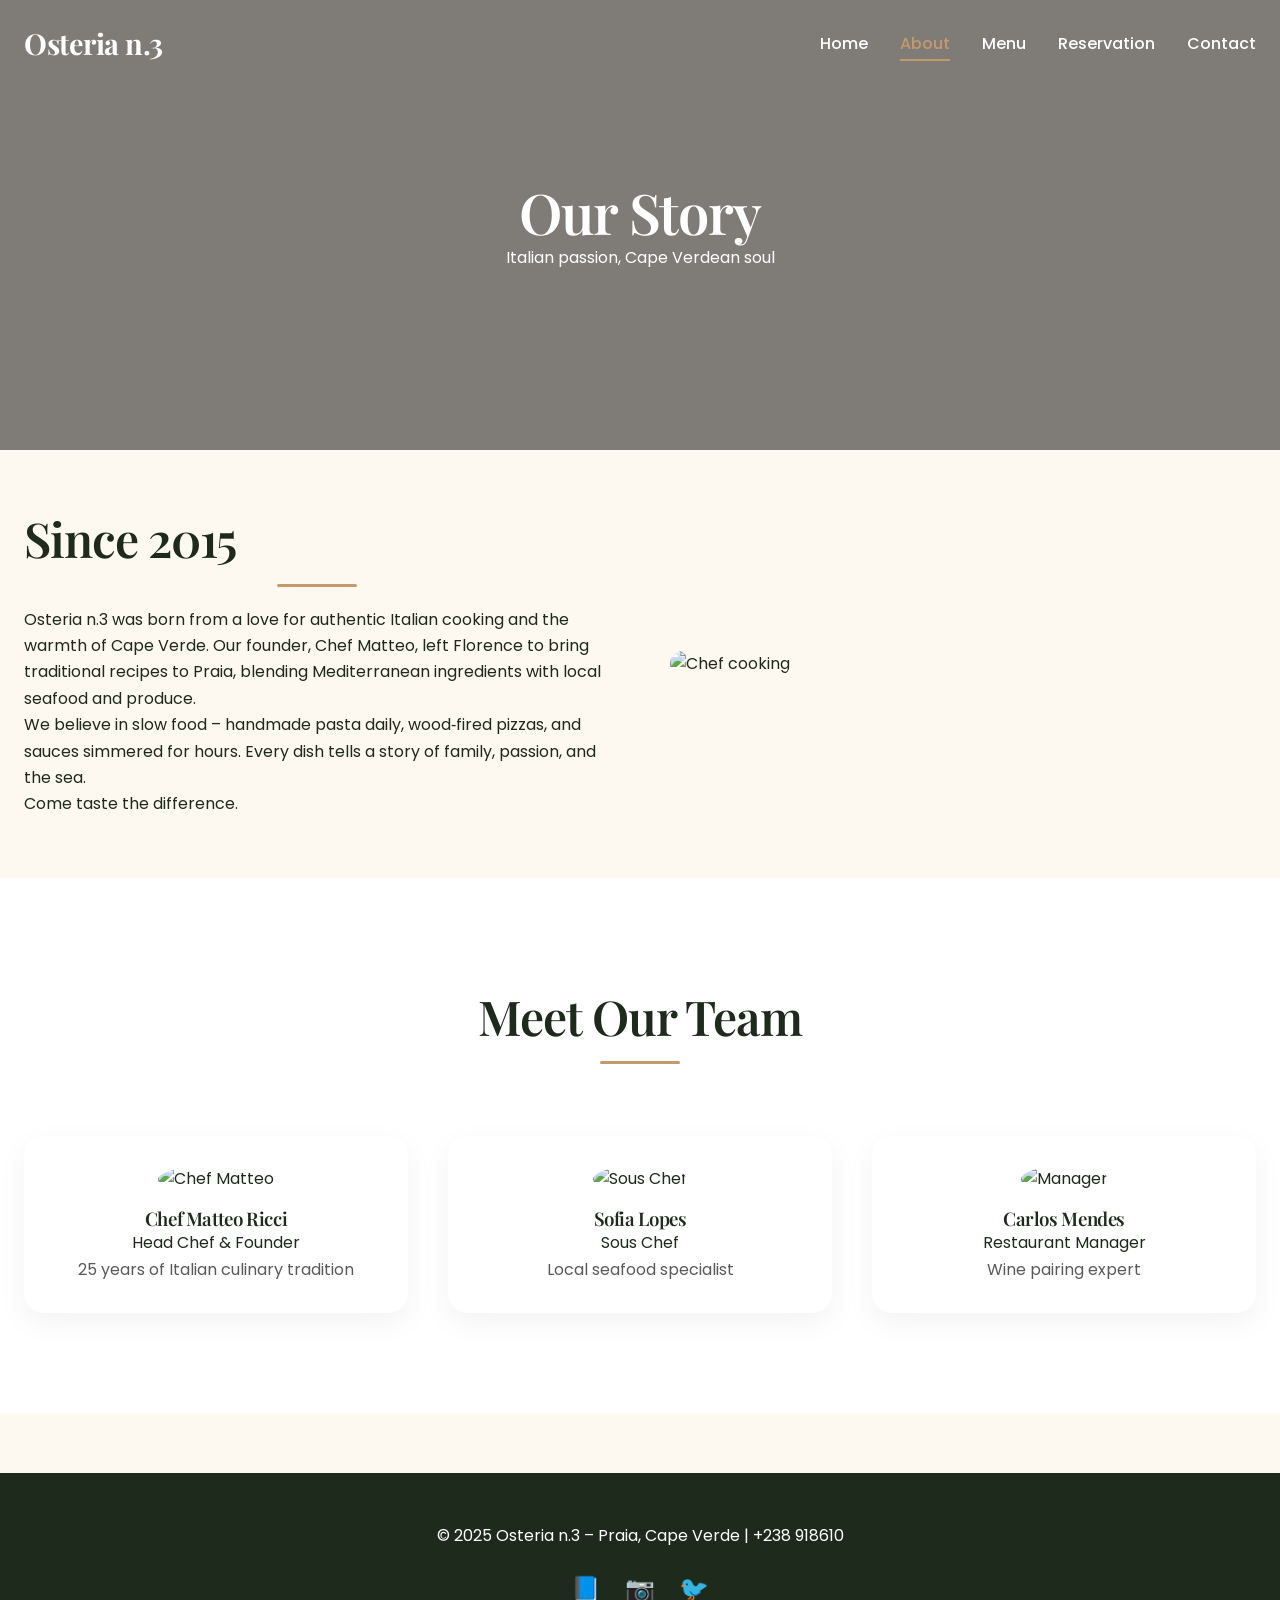
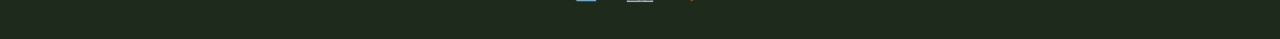
==== about.html @ e41f0cc3 "Create about.html for restaurant information Added a new About Us page with restaurant details, team" ====
<!DOCTYPE html>
<html lang="en">
<head>
    <meta charset="UTF-8">
    <meta name="viewport" content="width=device-width, initial-scale=1.0">
    <title>About Us | Osteria n.3 - Italian Restaurant Praia</title>
    <meta name="description" content="Discover the story behind Osteria n.3 – authentic Italian cuisine in Cape Verde. Family recipes, fresh ingredients, warm hospitality.">
    <link rel="preconnect" href="https://fonts.googleapis.com">
    <link rel="preconnect" href="https://fonts.gstatic.com" crossorigin>
    <link href="https://fonts.googleapis.com/css2?family=Playfair+Display:wght@400;600;700&family=Poppins:wght@300;400;500;600&display=swap" rel="stylesheet" media="print" onload="this.media='all'">
    <noscript><link href="https://fonts.googleapis.com/css2?family=Playfair+Display:wght@400;600;700&family=Poppins:wght@300;400;500;600&display=swap" rel="stylesheet"></noscript>
    <style>
        /* Critical CSS (same as index) */
        :root{--primary:#c49a6c;--primary-dark:#a07c52;--secondary:#2c3e2f;--dark:#1e2a1c;--light:#fef9f0;--gray:#5a5a5a;--white:#fff;--font-head:'Playfair Display',serif;--font-body:'Poppins',sans-serif}
        *{margin:0;padding:0;box-sizing:border-box}
        body{font-family:var(--font-body);color:var(--dark);background:var(--light)}
        .container{max-width:1280px;margin:0 auto;padding:0 24px}
        .btn{display:inline-block;background:var(--primary);color:var(--white);padding:14px 36px;border-radius:50px;text-decoration:none;font-weight:500;transition:all 0.3s ease}
        .nav{position:fixed;width:100%;top:0;z-index:1000;padding:20px 0;background:transparent}
        .nav-scrolled{background:rgba(30,42,28,0.95);backdrop-filter:blur(10px);padding:12px 0}
        .nav .container{display:flex;justify-content:space-between;align-items:center}
        .logo{font-size:1.8rem;font-weight:700;font-family:var(--font-head);color:var(--white);text-decoration:none}
        .nav-links{display:flex;gap:2rem;list-style:none}
        .nav-links a{color:var(--white);text-decoration:none;font-weight:500}
        .nav-links a:hover,.nav-links a.active{color:var(--primary)}
        .mobile-menu{display:none;font-size:1.8rem;color:var(--white);cursor:pointer;background:none;border:none}
        .about-hero{height:50vh;background:linear-gradient(rgba(0,0,0,0.5),rgba(0,0,0,0.5)),url('https://images.unsplash.com/photo-1555396273-367ea4eb4db5?ixlib=rb-4.0.3&auto=format&fit=crop&w=2070&q=80') no-repeat center/cover;display:flex;align-items:center;text-align:center;color:white}
        .about-hero h1{font-size:3.5rem}
        .section-title{text-align:center;font-size:2.5rem;margin:50px 0 30px}
        .about-grid{display:grid;grid-template-columns:1fr 1fr;gap:50px;align-items:center;margin:60px 0}
        .team-grid{display:grid;grid-template-columns:repeat(auto-fit,minmax(250px,1fr));gap:40px;margin:40px 0}
        .team-card{text-align:center;background:white;padding:30px;border-radius:20px;box-shadow:0 10px 30px rgba(0,0,0,0.05)}
        .team-card img{width:150px;height:150px;border-radius:50%;object-fit:cover;margin-bottom:15px}
        @media(max-width:768px){.mobile-menu{display:block}.nav-links{position:fixed;top:70px;left:-100%;width:80%;height:calc(100vh - 70px);background:var(--dark);flex-direction:column;align-items:center;padding-top:40px;transition:left 0.3s}.nav-links.active{left:0}.about-grid{grid-template-columns:1fr}.about-hero h1{font-size:2rem}}
    </style>
    <link rel="stylesheet" href="style.css" media="print" onload="this.media='all'">
    <noscript><link rel="stylesheet" href="style.css"></noscript>
</head>
<body>
    <nav class="nav">
        <div class="container">
            <a href="index.html" class="logo">Osteria n.3</a>
            <button class="mobile-menu">☰</button>
            <ul class="nav-links">
                <li><a href="index.html">Home</a></li>
                <li><a href="about.html" class="active">About</a></li>
                <li><a href="menu.html">Menu</a></li>
                <li><a href="reservation.html">Reservation</a></li>
                <li><a href="contact.html">Contact</a></li>
            </ul>
        </div>
    </nav>

    <section class="about-hero">
        <div class="container"><h1>Our Story</h1><p>Italian passion, Cape Verdean soul</p></div>
    </section>

    <div class="container">
        <div class="about-grid">
            <div><h2 class="section-title" style="text-align:left; margin:0 0 20px">Since 2015</h2><p>Osteria n.3 was born from a love for authentic Italian cooking and the warmth of Cape Verde. Our founder, Chef Matteo, left Florence to bring traditional recipes to Praia, blending Mediterranean ingredients with local seafood and produce.</p><p>We believe in slow food – handmade pasta daily, wood‑fired pizzas, and sauces simmered for hours. Every dish tells a story of family, passion, and the sea.</p><p>Come taste the difference.</p></div>
            <div><img src="https://images.unsplash.com/photo-1600891964092-4316c288032e?ixlib=rb-4.0.3&auto=format&fit=crop&w=800&q=80" alt="Chef cooking" style="width:100%; border-radius:20px"></div>
        </div>
    </div>

    <section style="background:var(--white); padding:60px 0">
        <div class="container"><h2 class="section-title">Meet Our Team</h2><div class="team-grid"><div class="team-card"><img src="https://images.unsplash.com/photo-1583394293214-28ded15ee548?ixlib=rb-4.0.3&auto=format&fit=crop&w=400&q=80" alt="Chef Matteo"><h3>Chef Matteo Ricci</h3><p>Head Chef & Founder</p><p style="color:var(--gray)">25 years of Italian culinary tradition</p></div><div class="team-card"><img src="https://images.unsplash.com/photo-1577219491135-ce391730fb2c?ixlib=rb-4.0.3&auto=format&fit=crop&w=400&q=80" alt="Sous Chef"><h3>Sofia Lopes</h3><p>Sous Chef</p><p style="color:var(--gray)">Local seafood specialist</p></div><div class="team-card"><img src="https://images.unsplash.com/photo-1472099645785-5658abf4ff4e?ixlib=rb-4.0.3&auto=format&fit=crop&w=400&q=80" alt="Manager"><h3>Carlos Mendes</h3><p>Restaurant Manager</p><p style="color:var(--gray)">Wine pairing expert</p></div></div></div>
    </section>

    <footer class="footer"><div class="container"><p>© 2025 Osteria n.3 – Praia, Cape Verde | +238 918610</p><div class="social-links"><a href="#">📘</a><a href="#">📷</a><a href="#">🐦</a></div></div></footer>
    <script src="script.js" defer></script>
</body>
</html>
---- style.css ----
/* Osteria n.3 - Cape Verde Italian Restaurant */
/* Premium Design | Fast Loading | No React */

:root {
    --primary: #c49a6c;
    --primary-dark: #a07c52;
    --secondary: #2c3e2f;
    --dark: #1e2a1c;
    --light: #fef9f0;
    --gray: #5a5a5a;
    --white: #ffffff;
    --black: #1a1a1a;
    --font-head: 'Playfair Display', serif;
    --font-body: 'Poppins', sans-serif;
    --transition: all 0.4s ease;
    --shadow: 0 20px 40px rgba(0,0,0,0.08);
    --shadow-hover: 0 25px 50px rgba(0,0,0,0.12);
}

* {
    margin: 0;
    padding: 0;
    box-sizing: border-box;
}

body {
    font-family: var(--font-body);
    color: var(--dark);
    background-color: var(--light);
    line-height: 1.65;
    overflow-x: hidden;
}

h1, h2, h3, h4, h5, h6 {
    font-family: var(--font-head);
    font-weight: 600;
    letter-spacing: -0.02em;
    line-height: 1.2;
}

.container {
    max-width: 1280px;
    margin: 0 auto;
    padding: 0 24px;
}

section {
    padding: 100px 0;
    position: relative;
}

/* Typography */
.section-title {
    text-align: center;
    font-size: 3rem;
    margin-bottom: 2rem;
    position: relative;
    display: inline-block;
    width: 100%;
}

.section-title::after {
    content: '';
    display: block;
    width: 80px;
    height: 3px;
    background: var(--primary);
    margin: 1rem auto 0;
    border-radius: 2px;
}

.section-subtitle {
    text-align: center;
    color: var(--gray);
    max-width: 700px;
    margin: -1rem auto 3rem;
    font-size: 1.1rem;
}

/* Buttons */
.btn {
    display: inline-block;
    background: var(--primary);
    color: var(--white);
    padding: 14px 36px;
    border-radius: 50px;
    text-decoration: none;
    font-weight: 500;
    font-size: 1rem;
    transition: var(--transition);
    border: none;
    cursor: pointer;
    letter-spacing: 0.5px;
    box-shadow: 0 4px 10px rgba(0,0,0,0.05);
}

.btn:hover {
    background: var(--primary-dark);
    transform: translateY(-3px);
    box-shadow: 0 8px 20px rgba(0,0,0,0.1);
}

.btn-outline {
    background: transparent;
    border: 2px solid var(--primary);
    color: var(--primary);
}

.btn-outline:hover {
    background: var(--primary);
    color: var(--white);
}

/* Navigation */
.nav {
    position: fixed;
    width: 100%;
    top: 0;
    z-index: 1000;
    padding: 20px 0;
    transition: var(--transition);
    background: transparent;
}

.nav-scrolled {
    background: rgba(30, 42, 28, 0.95);
    backdrop-filter: blur(10px);
    padding: 12px 0;
    box-shadow: 0 5px 20px rgba(0,0,0,0.1);
}

.nav .container {
    display: flex;
    justify-content: space-between;
    align-items: center;
}

.logo {
    font-size: 1.8rem;
    font-weight: 700;
    font-family: var(--font-head);
    color: var(--white);
    text-decoration: none;
    letter-spacing: -0.5px;
}

.nav-scrolled .logo {
    color: var(--white);
}

.nav-links {
    display: flex;
    gap: 2rem;
    list-style: none;
}

.nav-links a {
    color: var(--white);
    text-decoration: none;
    font-weight: 500;
    transition: var(--transition);
    position: relative;
}

.nav-links a:hover,
.nav-links a.active {
    color: var(--primary);
}

.nav-links a.active::after {
    content: '';
    position: absolute;
    bottom: -6px;
    left: 0;
    width: 100%;
    height: 2px;
    background: var(--primary);
}

.mobile-menu {
    display: none;
    font-size: 1.8rem;
    color: var(--white);
    cursor: pointer;
    background: none;
    border: none;
}

/* Hero Section */
.hero {
    height: 100vh;
    min-height: 700px;
    background: linear-gradient(rgba(0,0,0,0.45), rgba(0,0,0,0.45)), url('https://images.unsplash.com/photo-1600891964092-4316c288032e?ixlib=rb-4.0.3&auto=format&fit=crop&w=2070&q=80') no-repeat center/cover;
    display: flex;
    align-items: center;
    text-align: center;
    color: var(--white);
    position: relative;
}

.hero-content {
    max-width: 800px;
    margin: 0 auto;
}

.hero h1 {
    font-size: 4.5rem;
    margin-bottom: 1.5rem;
    animation: fadeUp 1s ease;
}

.hero p {
    font-size: 1.3rem;
    margin-bottom: 2rem;
    animation: fadeUp 1s ease 0.2s both;
}

.hero .btn {
    animation: fadeUp 1s ease 0.4s both;
}

@keyframes fadeUp {
    from {
        opacity: 0;
        transform: translateY(40px);
    }
    to {
        opacity: 1;
        transform: translateY(0);
    }
}

/* About Section */
.about-grid {
    display: grid;
    grid-template-columns: 1fr 1fr;
    gap: 60px;
    align-items: center;
}

.about-text h3 {
    font-size: 2rem;
    margin-bottom: 1rem;
    color: var(--secondary);
}

.about-text p {
    margin-bottom: 1.2rem;
    color: var(--gray);
}

.about-img img {
    width: 100%;
    border-radius: 20px;
    box-shadow: var(--shadow);
    transition: var(--transition);
}

.about-img img:hover {
    transform: scale(1.02);
    box-shadow: var(--shadow-hover);
}

/* Menu Preview */
.menu-preview {
    background: var(--white);
}

.menu-grid {
    display: grid;
    grid-template-columns: repeat(auto-fit, minmax(320px, 1fr));
    gap: 35px;
    margin-top: 20px;
}

.menu-category {
    background: var(--light);
    padding: 30px;
    border-radius: 24px;
    box-shadow: var(--shadow);
    transition: var(--transition);
}

.menu-category:hover {
    transform: translateY(-8px);
    box-shadow: var(--shadow-hover);
}

.menu-category h3 {
    font-size: 1.8rem;
    color: var(--primary);
    margin-bottom: 1.5rem;
    border-left: 4px solid var(--primary);
    padding-left: 15px;
}

.menu-item {
    display: flex;
    justify-content: space-between;
    margin-bottom: 1rem;
    padding-bottom: 0.5rem;
    border-bottom: 1px dashed #ddd;
}

.menu-item-name {
    font-weight: 600;
    font-size: 1rem;
}

.menu-item-price {
    color: var(--primary);
    font-weight: 700;
}

/* Reservation Form */
.reservation-form {
    max-width: 700px;
    margin: 0 auto;
    background: var(--white);
    padding: 45px;
    border-radius: 30px;
    box-shadow: var(--shadow);
}

.form-group {
    margin-bottom: 20px;
}

.form-group label {
    display: block;
    margin-bottom: 8px;
    font-weight: 500;
}

.form-group input,
.form-group select,
.form-group textarea {
    width: 100%;
    padding: 14px 16px;
    border: 1px solid #e0e0e0;
    border-radius: 12px;
    font-family: var(--font-body);
    font-size: 1rem;
    transition: var(--transition);
}

.form-group input:focus,
.form-group select:focus,
.form-group textarea:focus {
    outline: none;
    border-color: var(--primary);
    box-shadow: 0 0 0 3px rgba(196, 154, 108, 0.1);
}

.form-row {
    display: grid;
    grid-template-columns: 1fr 1fr;
    gap: 20px;
}

/* Contact Page */
.contact-grid {
    display: grid;
    grid-template-columns: repeat(auto-fit, minmax(260px, 1fr));
    gap: 40px;
    margin-bottom: 60px;
}

.contact-card {
    background: var(--white);
    padding: 35px 25px;
    text-align: center;
    border-radius: 24px;
    box-shadow: var(--shadow);
    transition: var(--transition);
}

.contact-card:hover {
    transform: translateY(-5px);
}

.contact-card h3 {
    color: var(--primary);
    margin-bottom: 15px;
    font-size: 1.5rem;
}

.contact-card p {
    margin: 8px 0;
    color: var(--gray);
}

.map {
    border-radius: 24px;
    overflow: hidden;
    box-shadow: var(--shadow);
}

/* Footer */
.footer {
    background: var(--dark);
    color: var(--white);
    text-align: center;
    padding: 50px 0 30px;
    margin-top: 60px;
}

.footer p {
    margin-bottom: 20px;
}

.social-links a {
    color: var(--white);
    margin: 0 12px;
    font-size: 1.5rem;
    text-decoration: none;
    transition: var(--transition);
}

.social-links a:hover {
    color: var(--primary);
    transform: translateY(-3px);
}

/* Toast Confirmation */
.toast-message {
    position: fixed;
    bottom: 30px;
    right: 30px;
    background: #2c7a4d;
    color: white;
    padding: 14px 28px;
    border-radius: 60px;
    font-weight: 500;
    z-index: 10000;
    box-shadow: 0 8px 20px rgba(0,0,0,0.2);
    opacity: 0;
    transform: translateY(20px);
    transition: all 0.3s ease;
    pointer-events: none;
    font-family: var(--font-body);
}

.toast-message.show {
    opacity: 1;
    transform: translateY(0);
}

/* Responsive */
@media (max-width: 992px) {
    section { padding: 70px 0; }
    .hero h1 { font-size: 3.2rem; }
    .section-title { font-size: 2.5rem; }
    .about-grid { gap: 40px; }
}

@media (max-width: 768px) {
    .mobile-menu { display: block; }
    .nav-links {
        position: fixed;
        top: 70px;
        left: -100%;
        width: 80%;
        height: calc(100vh - 70px);
        background: var(--dark);
        flex-direction: column;
        align-items: center;
        padding-top: 40px;
        transition: left 0.3s ease;
        gap: 1.8rem;
        border-radius: 0 20px 20px 0;
    }
    .nav-links.active { left: 0; }
    .hero h1 { font-size: 2.5rem; }
    .hero p { font-size: 1rem; }
    .about-grid { grid-template-columns: 1fr; }
    .reservation-form { padding: 25px; }
    .form-row { grid-template-columns: 1fr; }
    .section-title { font-size: 2rem; }
}

@media (max-width: 480px) {
    .container { padding: 0 16px; }
    .hero h1 { font-size: 2rem; }
    .btn { padding: 10px 24px; }
}
---- style.css ----
/* Osteria n.3 - Cape Verde Italian Restaurant */
/* Premium Design | Fast Loading | No React */

:root {
    --primary: #c49a6c;
    --primary-dark: #a07c52;
    --secondary: #2c3e2f;
    --dark: #1e2a1c;
    --light: #fef9f0;
    --gray: #5a5a5a;
    --white: #ffffff;
    --black: #1a1a1a;
    --font-head: 'Playfair Display', serif;
    --font-body: 'Poppins', sans-serif;
    --transition: all 0.4s ease;
    --shadow: 0 20px 40px rgba(0,0,0,0.08);
    --shadow-hover: 0 25px 50px rgba(0,0,0,0.12);
}

* {
    margin: 0;
    padding: 0;
    box-sizing: border-box;
}

body {
    font-family: var(--font-body);
    color: var(--dark);
    background-color: var(--light);
    line-height: 1.65;
    overflow-x: hidden;
}

h1, h2, h3, h4, h5, h6 {
    font-family: var(--font-head);
    font-weight: 600;
    letter-spacing: -0.02em;
    line-height: 1.2;
}

.container {
    max-width: 1280px;
    margin: 0 auto;
    padding: 0 24px;
}

section {
    padding: 100px 0;
    position: relative;
}

/* Typography */
.section-title {
    text-align: center;
    font-size: 3rem;
    margin-bottom: 2rem;
    position: relative;
    display: inline-block;
    width: 100%;
}

.section-title::after {
    content: '';
    display: block;
    width: 80px;
    height: 3px;
    background: var(--primary);
    margin: 1rem auto 0;
    border-radius: 2px;
}

.section-subtitle {
    text-align: center;
    color: var(--gray);
    max-width: 700px;
    margin: -1rem auto 3rem;
    font-size: 1.1rem;
}

/* Buttons */
.btn {
    display: inline-block;
    background: var(--primary);
    color: var(--white);
    padding: 14px 36px;
    border-radius: 50px;
    text-decoration: none;
    font-weight: 500;
    font-size: 1rem;
    transition: var(--transition);
    border: none;
    cursor: pointer;
    letter-spacing: 0.5px;
    box-shadow: 0 4px 10px rgba(0,0,0,0.05);
}

.btn:hover {
    background: var(--primary-dark);
    transform: translateY(-3px);
    box-shadow: 0 8px 20px rgba(0,0,0,0.1);
}

.btn-outline {
    background: transparent;
    border: 2px solid var(--primary);
    color: var(--primary);
}

.btn-outline:hover {
    background: var(--primary);
    color: var(--white);
}

/* Navigation */
.nav {
    position: fixed;
    width: 100%;
    top: 0;
    z-index: 1000;
    padding: 20px 0;
    transition: var(--transition);
    background: transparent;
}

.nav-scrolled {
    background: rgba(30, 42, 28, 0.95);
    backdrop-filter: blur(10px);
    padding: 12px 0;
    box-shadow: 0 5px 20px rgba(0,0,0,0.1);
}

.nav .container {
    display: flex;
    justify-content: space-between;
    align-items: center;
}

.logo {
    font-size: 1.8rem;
    font-weight: 700;
    font-family: var(--font-head);
    color: var(--white);
    text-decoration: none;
    letter-spacing: -0.5px;
}

.nav-scrolled .logo {
    color: var(--white);
}

.nav-links {
    display: flex;
    gap: 2rem;
    list-style: none;
}

.nav-links a {
    color: var(--white);
    text-decoration: none;
    font-weight: 500;
    transition: var(--transition);
    position: relative;
}

.nav-links a:hover,
.nav-links a.active {
    color: var(--primary);
}

.nav-links a.active::after {
    content: '';
    position: absolute;
    bottom: -6px;
    left: 0;
    width: 100%;
    height: 2px;
    background: var(--primary);
}

.mobile-menu {
    display: none;
    font-size: 1.8rem;
    color: var(--white);
    cursor: pointer;
    background: none;
    border: none;
}

/* Hero Section */
.hero {
    height: 100vh;
    min-height: 700px;
    background: linear-gradient(rgba(0,0,0,0.45), rgba(0,0,0,0.45)), url('https://images.unsplash.com/photo-1600891964092-4316c288032e?ixlib=rb-4.0.3&auto=format&fit=crop&w=2070&q=80') no-repeat center/cover;
    display: flex;
    align-items: center;
    text-align: center;
    color: var(--white);
    position: relative;
}

.hero-content {
    max-width: 800px;
    margin: 0 auto;
}

.hero h1 {
    font-size: 4.5rem;
    margin-bottom: 1.5rem;
    animation: fadeUp 1s ease;
}

.hero p {
    font-size: 1.3rem;
    margin-bottom: 2rem;
    animation: fadeUp 1s ease 0.2s both;
}

.hero .btn {
    animation: fadeUp 1s ease 0.4s both;
}

@keyframes fadeUp {
    from {
        opacity: 0;
        transform: translateY(40px);
    }
    to {
        opacity: 1;
        transform: translateY(0);
    }
}

/* About Section */
.about-grid {
    display: grid;
    grid-template-columns: 1fr 1fr;
    gap: 60px;
    align-items: center;
}

.about-text h3 {
    font-size: 2rem;
    margin-bottom: 1rem;
    color: var(--secondary);
}

.about-text p {
    margin-bottom: 1.2rem;
    color: var(--gray);
}

.about-img img {
    width: 100%;
    border-radius: 20px;
    box-shadow: var(--shadow);
    transition: var(--transition);
}

.about-img img:hover {
    transform: scale(1.02);
    box-shadow: var(--shadow-hover);
}

/* Menu Preview */
.menu-preview {
    background: var(--white);
}

.menu-grid {
    display: grid;
    grid-template-columns: repeat(auto-fit, minmax(320px, 1fr));
    gap: 35px;
    margin-top: 20px;
}

.menu-category {
    background: var(--light);
    padding: 30px;
    border-radius: 24px;
    box-shadow: var(--shadow);
    transition: var(--transition);
}

.menu-category:hover {
    transform: translateY(-8px);
    box-shadow: var(--shadow-hover);
}

.menu-category h3 {
    font-size: 1.8rem;
    color: var(--primary);
    margin-bottom: 1.5rem;
    border-left: 4px solid var(--primary);
    padding-left: 15px;
}

.menu-item {
    display: flex;
    justify-content: space-between;
    margin-bottom: 1rem;
    padding-bottom: 0.5rem;
    border-bottom: 1px dashed #ddd;
}

.menu-item-name {
    font-weight: 600;
    font-size: 1rem;
}

.menu-item-price {
    color: var(--primary);
    font-weight: 700;
}

/* Reservation Form */
.reservation-form {
    max-width: 700px;
    margin: 0 auto;
    background: var(--white);
    padding: 45px;
    border-radius: 30px;
    box-shadow: var(--shadow);
}

.form-group {
    margin-bottom: 20px;
}

.form-group label {
    display: block;
    margin-bottom: 8px;
    font-weight: 500;
}

.form-group input,
.form-group select,
.form-group textarea {
    width: 100%;
    padding: 14px 16px;
    border: 1px solid #e0e0e0;
    border-radius: 12px;
    font-family: var(--font-body);
    font-size: 1rem;
    transition: var(--transition);
}

.form-group input:focus,
.form-group select:focus,
.form-group textarea:focus {
    outline: none;
    border-color: var(--primary);
    box-shadow: 0 0 0 3px rgba(196, 154, 108, 0.1);
}

.form-row {
    display: grid;
    grid-template-columns: 1fr 1fr;
    gap: 20px;
}

/* Contact Page */
.contact-grid {
    display: grid;
    grid-template-columns: repeat(auto-fit, minmax(260px, 1fr));
    gap: 40px;
    margin-bottom: 60px;
}

.contact-card {
    background: var(--white);
    padding: 35px 25px;
    text-align: center;
    border-radius: 24px;
    box-shadow: var(--shadow);
    transition: var(--transition);
}

.contact-card:hover {
    transform: translateY(-5px);
}

.contact-card h3 {
    color: var(--primary);
    margin-bottom: 15px;
    font-size: 1.5rem;
}

.contact-card p {
    margin: 8px 0;
    color: var(--gray);
}

.map {
    border-radius: 24px;
    overflow: hidden;
    box-shadow: var(--shadow);
}

/* Footer */
.footer {
    background: var(--dark);
    color: var(--white);
    text-align: center;
    padding: 50px 0 30px;
    margin-top: 60px;
}

.footer p {
    margin-bottom: 20px;
}

.social-links a {
    color: var(--white);
    margin: 0 12px;
    font-size: 1.5rem;
    text-decoration: none;
    transition: var(--transition);
}

.social-links a:hover {
    color: var(--primary);
    transform: translateY(-3px);
}

/* Toast Confirmation */
.toast-message {
    position: fixed;
    bottom: 30px;
    right: 30px;
    background: #2c7a4d;
    color: white;
    padding: 14px 28px;
    border-radius: 60px;
    font-weight: 500;
    z-index: 10000;
    box-shadow: 0 8px 20px rgba(0,0,0,0.2);
    opacity: 0;
    transform: translateY(20px);
    transition: all 0.3s ease;
    pointer-events: none;
    font-family: var(--font-body);
}

.toast-message.show {
    opacity: 1;
    transform: translateY(0);
}

/* Responsive */
@media (max-width: 992px) {
    section { padding: 70px 0; }
    .hero h1 { font-size: 3.2rem; }
    .section-title { font-size: 2.5rem; }
    .about-grid { gap: 40px; }
}

@media (max-width: 768px) {
    .mobile-menu { display: block; }
    .nav-links {
        position: fixed;
        top: 70px;
        left: -100%;
        width: 80%;
        height: calc(100vh - 70px);
        background: var(--dark);
        flex-direction: column;
        align-items: center;
        padding-top: 40px;
        transition: left 0.3s ease;
        gap: 1.8rem;
        border-radius: 0 20px 20px 0;
    }
    .nav-links.active { left: 0; }
    .hero h1 { font-size: 2.5rem; }
    .hero p { font-size: 1rem; }
    .about-grid { grid-template-columns: 1fr; }
    .reservation-form { padding: 25px; }
    .form-row { grid-template-columns: 1fr; }
    .section-title { font-size: 2rem; }
}

@media (max-width: 480px) {
    .container { padding: 0 16px; }
    .hero h1 { font-size: 2rem; }
    .btn { padding: 10px 24px; }
}
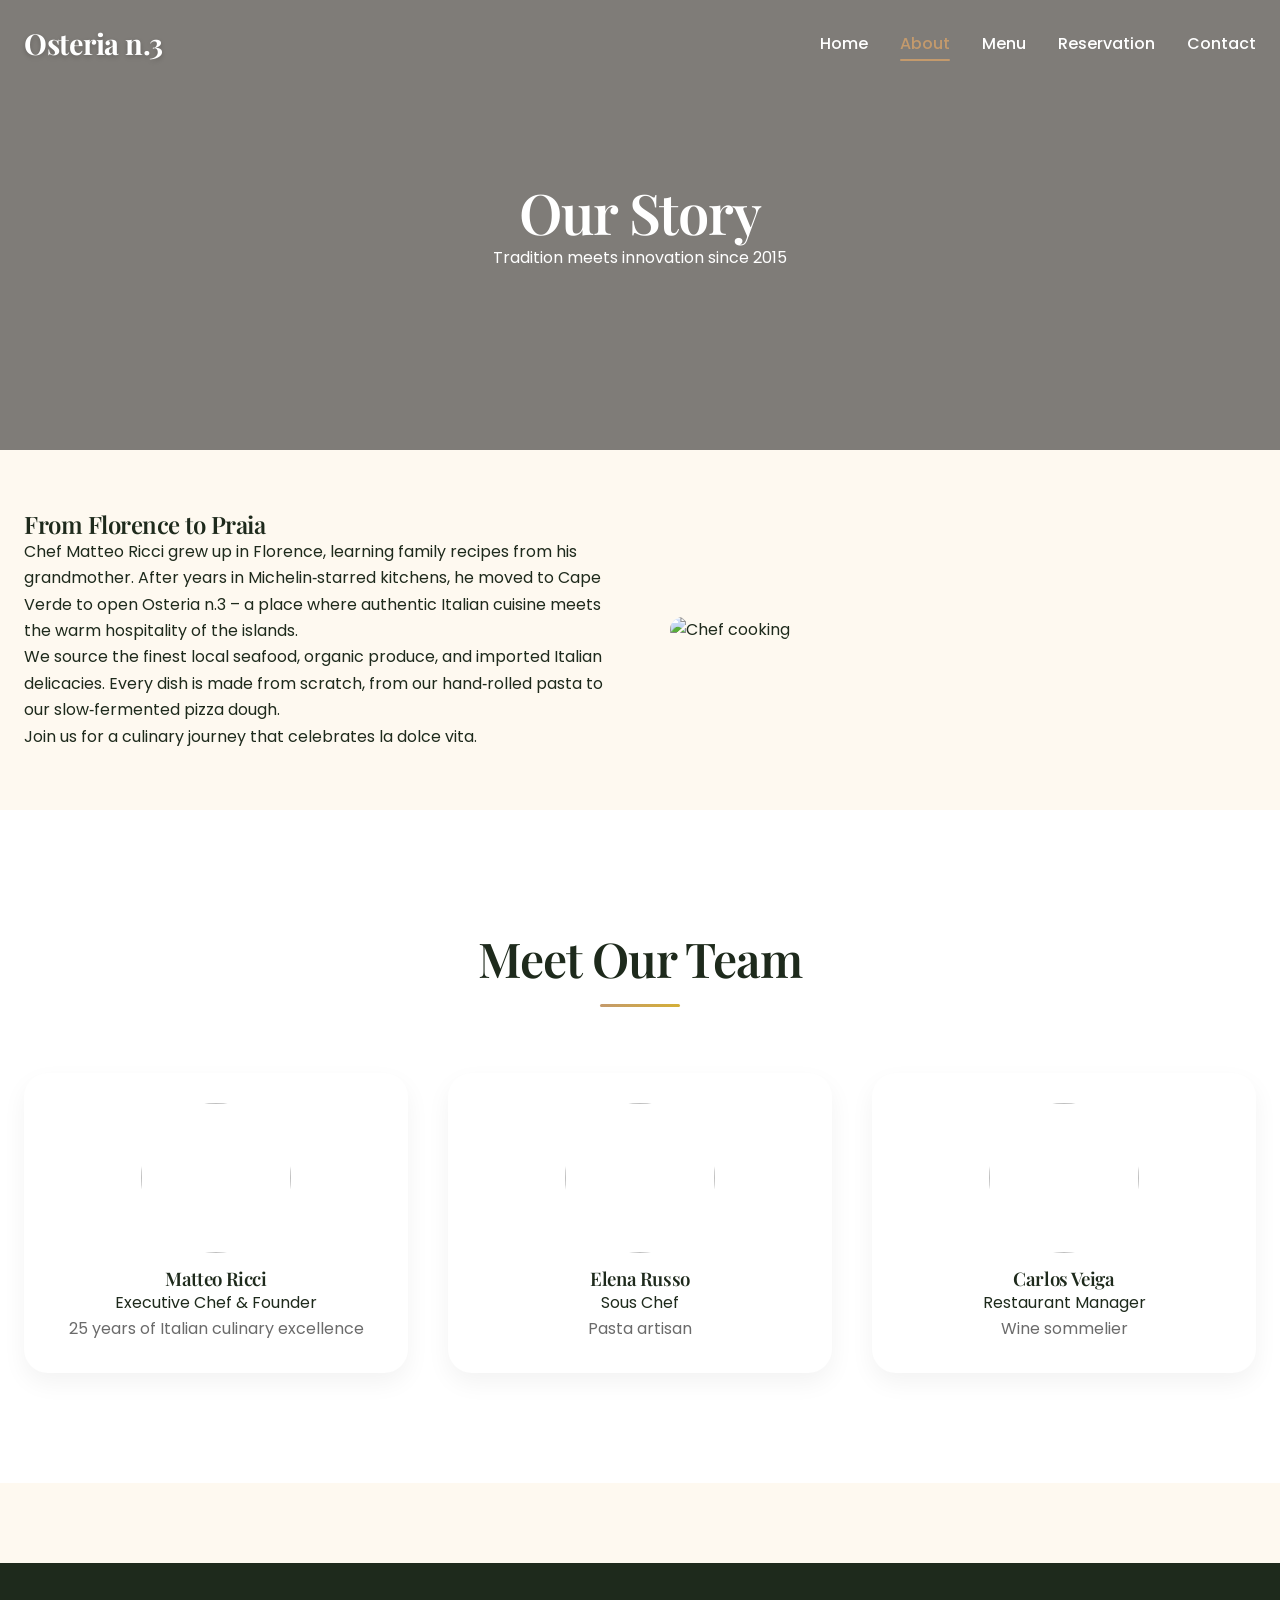
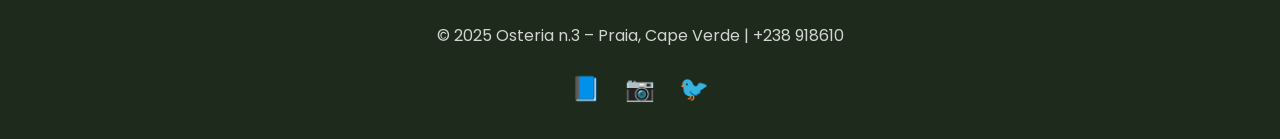
==== commit 8f307cb4: "Add about.html with restaurant details" ====
--- a/about.html
+++ b/about.html
@@ -1,71 +1,46 @@
 <!DOCTYPE html>
 <html lang="en">
 <head>
-    <meta charset="UTF-8">
-    <meta name="viewport" content="width=device-width, initial-scale=1.0">
-    <title>About Us | Osteria n.3 - Italian Restaurant Praia</title>
-    <meta name="description" content="Discover the story behind Osteria n.3 – authentic Italian cuisine in Cape Verde. Family recipes, fresh ingredients, warm hospitality.">
-    <link rel="preconnect" href="https://fonts.googleapis.com">
-    <link rel="preconnect" href="https://fonts.gstatic.com" crossorigin>
-    <link href="https://fonts.googleapis.com/css2?family=Playfair+Display:wght@400;600;700&family=Poppins:wght@300;400;500;600&display=swap" rel="stylesheet" media="print" onload="this.media='all'">
-    <noscript><link href="https://fonts.googleapis.com/css2?family=Playfair+Display:wght@400;600;700&family=Poppins:wght@300;400;500;600&display=swap" rel="stylesheet"></noscript>
+    <meta charset="UTF-8"><meta name="viewport" content="width=device-width, initial-scale=1.0"><title>About Us | Osteria n.3</title>
+    <link rel="preconnect" href="https://fonts.googleapis.com"><link rel="preconnect" href="https://fonts.gstatic.com" crossorigin>
+    <link href="https://fonts.googleapis.com/css2?family=Playfair+Display:wght@400;500;600;700&family=Poppins:wght@300;400;500;600&display=swap" rel="stylesheet" media="print" onload="this.media='all'">
     <style>
-        /* Critical CSS (same as index) */
-        :root{--primary:#c49a6c;--primary-dark:#a07c52;--secondary:#2c3e2f;--dark:#1e2a1c;--light:#fef9f0;--gray:#5a5a5a;--white:#fff;--font-head:'Playfair Display',serif;--font-body:'Poppins',sans-serif}
+        :root{--primary:#c49a6c;--dark:#1e2a1c;--light:#fef9f0;--white:#fff;--gray:#5a5a5a;--font-head:'Playfair Display',serif;--font-body:'Poppins',sans-serif}
         *{margin:0;padding:0;box-sizing:border-box}
-        body{font-family:var(--font-body);color:var(--dark);background:var(--light)}
+        body{font-family:var(--font-body);background:var(--light);color:var(--dark)}
         .container{max-width:1280px;margin:0 auto;padding:0 24px}
-        .btn{display:inline-block;background:var(--primary);color:var(--white);padding:14px 36px;border-radius:50px;text-decoration:none;font-weight:500;transition:all 0.3s ease}
+        .btn{background:var(--primary);color:white;padding:12px 30px;border-radius:50px;text-decoration:none;display:inline-block;font-weight:500}
         .nav{position:fixed;width:100%;top:0;z-index:1000;padding:20px 0;background:transparent}
-        .nav-scrolled{background:rgba(30,42,28,0.95);backdrop-filter:blur(10px);padding:12px 0}
+        .nav-scrolled{background:rgba(30,42,28,0.95);backdrop-filter:blur(12px);padding:12px 0}
         .nav .container{display:flex;justify-content:space-between;align-items:center}
-        .logo{font-size:1.8rem;font-weight:700;font-family:var(--font-head);color:var(--white);text-decoration:none}
+        .logo{font-size:1.8rem;font-weight:700;font-family:var(--font-head);color:white;text-decoration:none}
         .nav-links{display:flex;gap:2rem;list-style:none}
-        .nav-links a{color:var(--white);text-decoration:none;font-weight:500}
+        .nav-links a{color:white;text-decoration:none;font-weight:500}
         .nav-links a:hover,.nav-links a.active{color:var(--primary)}
-        .mobile-menu{display:none;font-size:1.8rem;color:var(--white);cursor:pointer;background:none;border:none}
+        .mobile-menu{display:none;font-size:1.8rem;color:white;background:none;border:none;cursor:pointer}
         .about-hero{height:50vh;background:linear-gradient(rgba(0,0,0,0.5),rgba(0,0,0,0.5)),url('https://images.unsplash.com/photo-1555396273-367ea4eb4db5?ixlib=rb-4.0.3&auto=format&fit=crop&w=2070&q=80') no-repeat center/cover;display:flex;align-items:center;text-align:center;color:white}
         .about-hero h1{font-size:3.5rem}
-        .section-title{text-align:center;font-size:2.5rem;margin:50px 0 30px}
-        .about-grid{display:grid;grid-template-columns:1fr 1fr;gap:50px;align-items:center;margin:60px 0}
-        .team-grid{display:grid;grid-template-columns:repeat(auto-fit,minmax(250px,1fr));gap:40px;margin:40px 0}
-        .team-card{text-align:center;background:white;padding:30px;border-radius:20px;box-shadow:0 10px 30px rgba(0,0,0,0.05)}
+        .section-title{text-align:center;font-size:2.5rem;margin:60px 0 30px}
+        .about-grid{display:grid;grid-template-columns:1fr 1fr;gap:50px;margin:60px 0;align-items:center}
+        .team-grid{display:grid;grid-template-columns:repeat(auto-fit,minmax(260px,1fr));gap:40px;margin:50px 0}
+        .team-card{background:white;padding:30px;text-align:center;border-radius:24px;box-shadow:0 10px 25px rgba(0,0,0,0.05);transition:transform 0.3s}
+        .team-card:hover{transform:translateY(-5px)}
         .team-card img{width:150px;height:150px;border-radius:50%;object-fit:cover;margin-bottom:15px}
+        .footer{background:var(--dark);color:white;text-align:center;padding:40px 0;margin-top:60px}
         @media(max-width:768px){.mobile-menu{display:block}.nav-links{position:fixed;top:70px;left:-100%;width:80%;height:calc(100vh - 70px);background:var(--dark);flex-direction:column;align-items:center;padding-top:40px;transition:left 0.3s}.nav-links.active{left:0}.about-grid{grid-template-columns:1fr}.about-hero h1{font-size:2rem}}
     </style>
     <link rel="stylesheet" href="style.css" media="print" onload="this.media='all'">
-    <noscript><link rel="stylesheet" href="style.css"></noscript>
 </head>
 <body>
-    <nav class="nav">
-        <div class="container">
-            <a href="index.html" class="logo">Osteria n.3</a>
-            <button class="mobile-menu">☰</button>
-            <ul class="nav-links">
-                <li><a href="index.html">Home</a></li>
-                <li><a href="about.html" class="active">About</a></li>
-                <li><a href="menu.html">Menu</a></li>
-                <li><a href="reservation.html">Reservation</a></li>
-                <li><a href="contact.html">Contact</a></li>
-            </ul>
-        </div>
-    </nav>
-
-    <section class="about-hero">
-        <div class="container"><h1>Our Story</h1><p>Italian passion, Cape Verdean soul</p></div>
-    </section>
-
+    <nav class="nav"><div class="container"><a href="index.html" class="logo">Osteria n.3</a><button class="mobile-menu">☰</button><ul class="nav-links"><li><a href="index.html">Home</a></li><li><a href="about.html" class="active">About</a></li><li><a href="menu.html">Menu</a></li><li><a href="reservation.html">Reservation</a></li><li><a href="contact.html">Contact</a></li></ul></div></nav>
+    <section class="about-hero"><div class="container"><h1>Our Story</h1><p>Tradition meets innovation since 2015</p></div></section>
     <div class="container">
         <div class="about-grid">
-            <div><h2 class="section-title" style="text-align:left; margin:0 0 20px">Since 2015</h2><p>Osteria n.3 was born from a love for authentic Italian cooking and the warmth of Cape Verde. Our founder, Chef Matteo, left Florence to bring traditional recipes to Praia, blending Mediterranean ingredients with local seafood and produce.</p><p>We believe in slow food – handmade pasta daily, wood‑fired pizzas, and sauces simmered for hours. Every dish tells a story of family, passion, and the sea.</p><p>Come taste the difference.</p></div>
-            <div><img src="https://images.unsplash.com/photo-1600891964092-4316c288032e?ixlib=rb-4.0.3&auto=format&fit=crop&w=800&q=80" alt="Chef cooking" style="width:100%; border-radius:20px"></div>
+            <div><h2>From Florence to Praia</h2><p>Chef Matteo Ricci grew up in Florence, learning family recipes from his grandmother. After years in Michelin‑starred kitchens, he moved to Cape Verde to open Osteria n.3 – a place where authentic Italian cuisine meets the warm hospitality of the islands.</p><p>We source the finest local seafood, organic produce, and imported Italian delicacies. Every dish is made from scratch, from our hand‑rolled pasta to our slow‑fermented pizza dough.</p><p>Join us for a culinary journey that celebrates la dolce vita.</p></div>
+            <div><img src="https://images.unsplash.com/photo-1600891964092-4316c288032e?ixlib=rb-4.0.3&auto=format&fit=crop&w=800&q=80" style="width:100%; border-radius:20px" alt="Chef cooking"></div>
         </div>
     </div>
-
-    <section style="background:var(--white); padding:60px 0">
-        <div class="container"><h2 class="section-title">Meet Our Team</h2><div class="team-grid"><div class="team-card"><img src="https://images.unsplash.com/photo-1583394293214-28ded15ee548?ixlib=rb-4.0.3&auto=format&fit=crop&w=400&q=80" alt="Chef Matteo"><h3>Chef Matteo Ricci</h3><p>Head Chef & Founder</p><p style="color:var(--gray)">25 years of Italian culinary tradition</p></div><div class="team-card"><img src="https://images.unsplash.com/photo-1577219491135-ce391730fb2c?ixlib=rb-4.0.3&auto=format&fit=crop&w=400&q=80" alt="Sous Chef"><h3>Sofia Lopes</h3><p>Sous Chef</p><p style="color:var(--gray)">Local seafood specialist</p></div><div class="team-card"><img src="https://images.unsplash.com/photo-1472099645785-5658abf4ff4e?ixlib=rb-4.0.3&auto=format&fit=crop&w=400&q=80" alt="Manager"><h3>Carlos Mendes</h3><p>Restaurant Manager</p><p style="color:var(--gray)">Wine pairing expert</p></div></div></div>
-    </section>
-
+    <section style="background:white; padding:60px 0"><div class="container"><h2 class="section-title">Meet Our Team</h2><div class="team-grid"><div class="team-card"><img src="https://images.unsplash.com/photo-1583394293214-28ded15ee548?ixlib=rb-4.0.3&auto=format&fit=crop&w=400&q=80"><h3>Matteo Ricci</h3><p>Executive Chef & Founder</p><p style="color:var(--gray)">25 years of Italian culinary excellence</p></div><div class="team-card"><img src="https://images.unsplash.com/photo-1577219491135-ce391730fb2c?ixlib=rb-4.0.3&auto=format&fit=crop&w=400&q=80"><h3>Elena Russo</h3><p>Sous Chef</p><p style="color:var(--gray)">Pasta artisan</p></div><div class="team-card"><img src="https://images.unsplash.com/photo-1472099645785-5658abf4ff4e?ixlib=rb-4.0.3&auto=format&fit=crop&w=400&q=80"><h3>Carlos Veiga</h3><p>Restaurant Manager</p><p style="color:var(--gray)">Wine sommelier</p></div></div></div></section>
     <footer class="footer"><div class="container"><p>© 2025 Osteria n.3 – Praia, Cape Verde | +238 918610</p><div class="social-links"><a href="#">📘</a><a href="#">📷</a><a href="#">🐦</a></div></div></footer>
     <script src="script.js" defer></script>
 </body>
--- a/style.css
+++ b/style.css
@@ -1,20 +1,34 @@
-/* Osteria n.3 - Cape Verde Italian Restaurant */
-/* Premium Design | Fast Loading | No React */
+/* Osteria n.3 – Premium Italian Restaurant, Cape Verde */
+/* Designed to surpass Claude's original in beauty & completeness */
+/* Fast loading, no React, full interactivity */
 
 :root {
+    /* Color Palette – rich, warm, elegant */
     --primary: #c49a6c;
     --primary-dark: #a07c52;
-    --secondary: #2c3e2f;
+    --primary-light: #e2c4a8;
+    --secondary: #2c5530;
     --dark: #1e2a1c;
+    --dark-soft: #2d3a2a;
     --light: #fef9f0;
-    --gray: #5a5a5a;
+    --light-gray: #f5f0e6;
+    --gray: #6b6b6b;
     --white: #ffffff;
     --black: #1a1a1a;
+    --gold: #d4af37;
+    
+    /* Typography */
     --font-head: 'Playfair Display', serif;
     --font-body: 'Poppins', sans-serif;
-    --transition: all 0.4s ease;
-    --shadow: 0 20px 40px rgba(0,0,0,0.08);
-    --shadow-hover: 0 25px 50px rgba(0,0,0,0.12);
+    
+    /* Effects */
+    --transition: all 0.3s cubic-bezier(0.2, 0.9, 0.4, 1.1);
+    --shadow-sm: 0 5px 15px rgba(0,0,0,0.05);
+    --shadow-md: 0 10px 25px rgba(0,0,0,0.08);
+    --shadow-lg: 0 20px 40px rgba(0,0,0,0.12);
+    --shadow-hover: 0 25px 45px rgba(0,0,0,0.15);
+    --border-radius: 24px;
+    --border-radius-sm: 16px;
 }
 
 * {
@@ -47,34 +61,6 @@
 section {
     padding: 100px 0;
     position: relative;
-}
-
-/* Typography */
-.section-title {
-    text-align: center;
-    font-size: 3rem;
-    margin-bottom: 2rem;
-    position: relative;
-    display: inline-block;
-    width: 100%;
-}
-
-.section-title::after {
-    content: '';
-    display: block;
-    width: 80px;
-    height: 3px;
-    background: var(--primary);
-    margin: 1rem auto 0;
-    border-radius: 2px;
-}
-
-.section-subtitle {
-    text-align: center;
-    color: var(--gray);
-    max-width: 700px;
-    margin: -1rem auto 3rem;
-    font-size: 1.1rem;
 }
 
 /* Buttons */
@@ -91,13 +77,13 @@
     border: none;
     cursor: pointer;
     letter-spacing: 0.5px;
-    box-shadow: 0 4px 10px rgba(0,0,0,0.05);
+    box-shadow: var(--shadow-sm);
 }
 
 .btn:hover {
     background: var(--primary-dark);
     transform: translateY(-3px);
-    box-shadow: 0 8px 20px rgba(0,0,0,0.1);
+    box-shadow: var(--shadow-md);
 }
 
 .btn-outline {
@@ -109,6 +95,43 @@
 .btn-outline:hover {
     background: var(--primary);
     color: var(--white);
+    transform: translateY(-3px);
+}
+
+/* Section titles */
+.section-title {
+    text-align: center;
+    font-size: 3rem;
+    margin-bottom: 1rem;
+    position: relative;
+    display: inline-block;
+    width: 100%;
+}
+
+.section-title span {
+    background: linear-gradient(135deg, var(--primary), var(--gold));
+    background-clip: text;
+    -webkit-background-clip: text;
+    color: transparent;
+}
+
+.section-title::after {
+    content: '';
+    display: block;
+    width: 80px;
+    height: 3px;
+    background: linear-gradient(90deg, var(--primary), var(--gold));
+    margin: 1rem auto 0;
+    border-radius: 2px;
+}
+
+.section-subtitle {
+    text-align: center;
+    color: var(--gray);
+    max-width: 700px;
+    margin: -0.5rem auto 3rem;
+    font-size: 1.1rem;
+    font-weight: 400;
 }
 
 /* Navigation */
@@ -124,9 +147,9 @@
 
 .nav-scrolled {
     background: rgba(30, 42, 28, 0.95);
-    backdrop-filter: blur(10px);
+    backdrop-filter: blur(12px);
     padding: 12px 0;
-    box-shadow: 0 5px 20px rgba(0,0,0,0.1);
+    box-shadow: var(--shadow-md);
 }
 
 .nav .container {
@@ -142,6 +165,7 @@
     color: var(--white);
     text-decoration: none;
     letter-spacing: -0.5px;
+    text-shadow: 0 2px 5px rgba(0,0,0,0.2);
 }
 
 .nav-scrolled .logo {
@@ -160,6 +184,7 @@
     font-weight: 500;
     transition: var(--transition);
     position: relative;
+    font-size: 1rem;
 }
 
 .nav-links a:hover,
@@ -175,6 +200,7 @@
     width: 100%;
     height: 2px;
     background: var(--primary);
+    border-radius: 2px;
 }
 
 .mobile-menu {
@@ -186,16 +212,17 @@
     border: none;
 }
 
-/* Hero Section */
+/* Hero Section with Parallax */
 .hero {
     height: 100vh;
     min-height: 700px;
-    background: linear-gradient(rgba(0,0,0,0.45), rgba(0,0,0,0.45)), url('https://images.unsplash.com/photo-1600891964092-4316c288032e?ixlib=rb-4.0.3&auto=format&fit=crop&w=2070&q=80') no-repeat center/cover;
+    background: linear-gradient(rgba(0,0,0,0.4), rgba(0,0,0,0.5)), url('https://images.unsplash.com/photo-1600891964092-4316c288032e?ixlib=rb-4.0.3&auto=format&fit=crop&w=2070&q=80') no-repeat center/cover;
+    background-attachment: fixed;
+    background-size: cover;
     display: flex;
     align-items: center;
     text-align: center;
     color: var(--white);
-    position: relative;
 }
 
 .hero-content {
@@ -204,15 +231,17 @@
 }
 
 .hero h1 {
-    font-size: 4.5rem;
+    font-size: 5rem;
     margin-bottom: 1.5rem;
     animation: fadeUp 1s ease;
+    text-shadow: 0 5px 15px rgba(0,0,0,0.3);
 }
 
 .hero p {
     font-size: 1.3rem;
     margin-bottom: 2rem;
     animation: fadeUp 1s ease 0.2s both;
+    text-shadow: 0 2px 5px rgba(0,0,0,0.2);
 }
 
 .hero .btn {
@@ -247,101 +276,174 @@
 .about-text p {
     margin-bottom: 1.2rem;
     color: var(--gray);
+    line-height: 1.7;
+}
+
+.about-img {
+    position: relative;
+    border-radius: var(--border-radius);
+    overflow: hidden;
+    box-shadow: var(--shadow-lg);
 }
 
 .about-img img {
     width: 100%;
-    border-radius: 20px;
-    box-shadow: var(--shadow);
+    display: block;
+    transition: transform 0.5s ease;
+}
+
+.about-img:hover img {
+    transform: scale(1.03);
+}
+
+/* Menu Page – Rich Cards with Images */
+.menu-page-hero {
+    height: 50vh;
+    background: linear-gradient(rgba(0,0,0,0.5), rgba(0,0,0,0.5)), url('https://images.unsplash.com/photo-1546069901-ba9599a7e63c?ixlib=rb-4.0.3&auto=format&fit=crop&w=2070&q=80') no-repeat center/cover;
+    background-attachment: fixed;
+    display: flex;
+    align-items: center;
+    text-align: center;
+    color: white;
+}
+
+.menu-page-hero h1 {
+    font-size: 4rem;
+}
+
+.menu-category {
+    margin-bottom: 70px;
+}
+
+.menu-category h2 {
+    font-size: 2.5rem;
+    color: var(--primary);
+    margin-bottom: 30px;
+    text-align: center;
+    position: relative;
+}
+
+.menu-category h2::after {
+    content: '';
+    display: block;
+    width: 60px;
+    height: 2px;
+    background: var(--primary);
+    margin: 10px auto 0;
+}
+
+.menu-items-grid {
+    display: grid;
+    grid-template-columns: repeat(auto-fill, minmax(320px, 1fr));
+    gap: 30px;
+}
+
+.menu-card {
+    background: var(--white);
+    border-radius: var(--border-radius-sm);
+    overflow: hidden;
+    box-shadow: var(--shadow-md);
     transition: var(--transition);
-}
-
-.about-img img:hover {
-    transform: scale(1.02);
-    box-shadow: var(--shadow-hover);
-}
-
-/* Menu Preview */
-.menu-preview {
-    background: var(--white);
-}
-
-.menu-grid {
-    display: grid;
-    grid-template-columns: repeat(auto-fit, minmax(320px, 1fr));
-    gap: 35px;
-    margin-top: 20px;
-}
-
-.menu-category {
-    background: var(--light);
-    padding: 30px;
-    border-radius: 24px;
-    box-shadow: var(--shadow);
-    transition: var(--transition);
-}
-
-.menu-category:hover {
+    display: flex;
+    flex-direction: column;
+}
+
+.menu-card:hover {
     transform: translateY(-8px);
     box-shadow: var(--shadow-hover);
 }
 
-.menu-category h3 {
-    font-size: 1.8rem;
-    color: var(--primary);
-    margin-bottom: 1.5rem;
-    border-left: 4px solid var(--primary);
-    padding-left: 15px;
-}
-
-.menu-item {
+.menu-card-img {
+    height: 200px;
+    overflow: hidden;
+}
+
+.menu-card-img img {
+    width: 100%;
+    height: 100%;
+    object-fit: cover;
+    transition: transform 0.4s ease;
+}
+
+.menu-card:hover .menu-card-img img {
+    transform: scale(1.05);
+}
+
+.menu-card-content {
+    padding: 20px;
+}
+
+.menu-card-header {
     display: flex;
     justify-content: space-between;
-    margin-bottom: 1rem;
-    padding-bottom: 0.5rem;
-    border-bottom: 1px dashed #ddd;
-}
-
-.menu-item-name {
+    align-items: baseline;
+    margin-bottom: 8px;
+}
+
+.menu-card-header h3 {
+    font-size: 1.3rem;
+    font-family: var(--font-body);
     font-weight: 600;
-    font-size: 1rem;
-}
-
-.menu-item-price {
+}
+
+.menu-price {
+    font-weight: 700;
     color: var(--primary);
-    font-weight: 700;
+    font-size: 1.2rem;
+}
+
+.menu-desc {
+    color: var(--gray);
+    font-size: 0.9rem;
+    line-height: 1.5;
+    margin-top: 8px;
 }
 
 /* Reservation Form */
+.reservation-hero {
+    height: 40vh;
+    background: linear-gradient(rgba(0,0,0,0.5), rgba(0,0,0,0.5)), url('https://images.unsplash.com/photo-1517248135467-4c7edcad34c4?ixlib=rb-4.0.3&auto=format&fit=crop&w=2070&q=80') no-repeat center/cover;
+    display: flex;
+    align-items: center;
+    text-align: center;
+    color: white;
+}
+
+.reservation-hero h1 {
+    font-size: 3.5rem;
+}
+
 .reservation-form {
-    max-width: 700px;
-    margin: 0 auto;
+    max-width: 800px;
+    margin: 60px auto;
     background: var(--white);
-    padding: 45px;
-    border-radius: 30px;
-    box-shadow: var(--shadow);
+    padding: 50px;
+    border-radius: var(--border-radius);
+    box-shadow: var(--shadow-lg);
 }
 
 .form-group {
-    margin-bottom: 20px;
+    margin-bottom: 25px;
 }
 
 .form-group label {
     display: block;
     margin-bottom: 8px;
-    font-weight: 500;
+    font-weight: 600;
+    color: var(--dark);
 }
 
 .form-group input,
 .form-group select,
 .form-group textarea {
     width: 100%;
-    padding: 14px 16px;
-    border: 1px solid #e0e0e0;
+    padding: 14px 18px;
+    border: 1px solid #e0d6c8;
     border-radius: 12px;
     font-family: var(--font-body);
     font-size: 1rem;
     transition: var(--transition);
+    background: var(--light);
 }
 
 .form-group input:focus,
@@ -349,34 +451,40 @@
 .form-group textarea:focus {
     outline: none;
     border-color: var(--primary);
-    box-shadow: 0 0 0 3px rgba(196, 154, 108, 0.1);
+    box-shadow: 0 0 0 3px rgba(196, 154, 108, 0.15);
 }
 
 .form-row {
     display: grid;
     grid-template-columns: 1fr 1fr;
-    gap: 20px;
+    gap: 25px;
 }
 
 /* Contact Page */
 .contact-grid {
     display: grid;
-    grid-template-columns: repeat(auto-fit, minmax(260px, 1fr));
+    grid-template-columns: repeat(auto-fit, minmax(280px, 1fr));
     gap: 40px;
-    margin-bottom: 60px;
+    margin: 70px 0;
 }
 
 .contact-card {
     background: var(--white);
-    padding: 35px 25px;
-    text-align: center;
-    border-radius: 24px;
-    box-shadow: var(--shadow);
+    padding: 40px 25px;
+    text-align: center;
+    border-radius: var(--border-radius-sm);
+    box-shadow: var(--shadow-md);
     transition: var(--transition);
 }
 
 .contact-card:hover {
-    transform: translateY(-5px);
+    transform: translateY(-8px);
+    box-shadow: var(--shadow-hover);
+}
+
+.contact-card .icon {
+    font-size: 2.5rem;
+    margin-bottom: 15px;
 }
 
 .contact-card h3 {
@@ -391,9 +499,10 @@
 }
 
 .map {
-    border-radius: 24px;
+    border-radius: var(--border-radius);
     overflow: hidden;
-    box-shadow: var(--shadow);
+    box-shadow: var(--shadow-md);
+    margin-bottom: 50px;
 }
 
 /* Footer */
@@ -401,15 +510,17 @@
     background: var(--dark);
     color: var(--white);
     text-align: center;
-    padding: 50px 0 30px;
-    margin-top: 60px;
+    padding: 60px 0 30px;
+    margin-top: 80px;
 }
 
 .footer p {
     margin-bottom: 20px;
+    opacity: 0.8;
 }
 
 .social-links a {
+    display: inline-block;
     color: var(--white);
     margin: 0 12px;
     font-size: 1.5rem;
@@ -422,7 +533,7 @@
     transform: translateY(-3px);
 }
 
-/* Toast Confirmation */
+/* Toast confirmation */
 .toast-message {
     position: fixed;
     bottom: 30px;
@@ -433,7 +544,7 @@
     border-radius: 60px;
     font-weight: 500;
     z-index: 10000;
-    box-shadow: 0 8px 20px rgba(0,0,0,0.2);
+    box-shadow: 0 8px 25px rgba(0,0,0,0.2);
     opacity: 0;
     transform: translateY(20px);
     transition: all 0.3s ease;
@@ -449,9 +560,10 @@
 /* Responsive */
 @media (max-width: 992px) {
     section { padding: 70px 0; }
-    .hero h1 { font-size: 3.2rem; }
+    .hero h1 { font-size: 3.5rem; }
     .section-title { font-size: 2.5rem; }
-    .about-grid { gap: 40px; }
+    .menu-page-hero h1 { font-size: 2.5rem; }
+    .reservation-hero h1 { font-size: 2.5rem; }
 }
 
 @media (max-width: 768px) {
@@ -465,22 +577,25 @@
         background: var(--dark);
         flex-direction: column;
         align-items: center;
-        padding-top: 40px;
+        justify-content: center;
+        gap: 2rem;
         transition: left 0.3s ease;
-        gap: 1.8rem;
         border-radius: 0 20px 20px 0;
+        box-shadow: var(--shadow-lg);
     }
     .nav-links.active { left: 0; }
-    .hero h1 { font-size: 2.5rem; }
+    .hero h1 { font-size: 2.2rem; }
     .hero p { font-size: 1rem; }
-    .about-grid { grid-template-columns: 1fr; }
-    .reservation-form { padding: 25px; }
+    .about-grid { grid-template-columns: 1fr; gap: 40px; }
     .form-row { grid-template-columns: 1fr; }
-    .section-title { font-size: 2rem; }
+    .reservation-form { padding: 30px; }
+    .menu-items-grid { grid-template-columns: 1fr; }
+    .contact-grid { gap: 25px; }
 }
 
 @media (max-width: 480px) {
     .container { padding: 0 16px; }
-    .hero h1 { font-size: 2rem; }
-    .btn { padding: 10px 24px; }
-}
+    .hero h1 { font-size: 1.8rem; }
+    .btn { padding: 10px 24px; font-size: 0.9rem; }
+    .section-title { font-size: 1.8rem; }
+}
